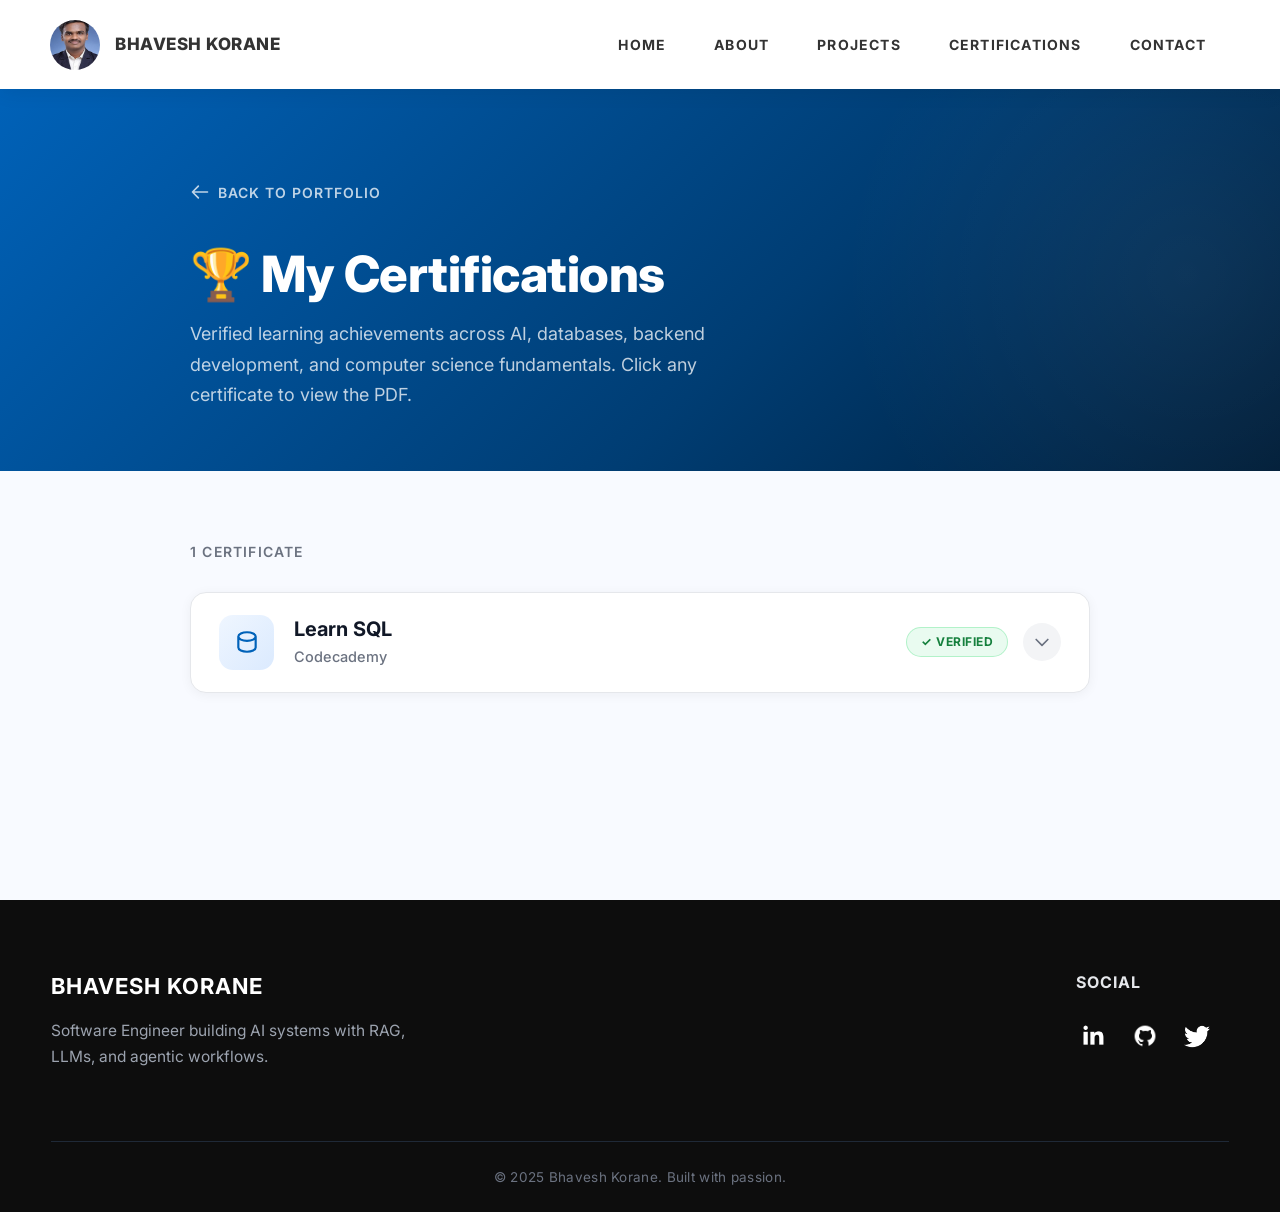
==== certifications.html @ 235f68e6 "testing testing" ====
<!DOCTYPE html>
<html lang="en">
<head>
  <meta charset="UTF-8" />
  <meta name="viewport" content="width=device-width, initial-scale=1.0" />
  <title>Certifications — Bhavesh Korane</title>
  <meta name="description" content="Verified certifications and learning achievements by Bhavesh Korane." />
  <link rel="stylesheet" href="css/style.css" />
  <link rel="stylesheet" href="css/index-modern.css" />
  <link rel="preconnect" href="https://fonts.googleapis.com" />
  <link rel="preconnect" href="https://fonts.gstatic.com" crossorigin />
  <link href="https://fonts.googleapis.com/css2?family=Inter:wght@300;400;500;600;700;800;900&display=swap" rel="stylesheet" />
</head>
<body>

  <!-- Header -->
  <header class="header">
    <div class="header__content">
      <div class="header__logo-container">
        <div class="header__logo-img-cont">
          <img src="./assets/png/bhavesh.png" alt="Bhavesh Korane" class="header__logo-img" />
        </div>
        <span class="header__logo-sub">Bhavesh Korane</span>
      </div>
      <div class="header__main">
        <ul class="header__links">
          <li class="header__link-wrapper"><a href="./index.html" class="header__link">Home</a></li>
          <li class="header__link-wrapper"><a href="./index.html#about" class="header__link">About</a></li>
          <li class="header__link-wrapper"><a href="./index.html#projects" class="header__link">Projects</a></li>
          <li class="header__link-wrapper"><a href="./index.html#certifications" class="header__link">Certifications</a></li>
          <li class="header__link-wrapper"><a href="./index.html#contact" class="header__link">Contact</a></li>
        </ul>
        <div class="header__main-ham-menu-cont">
          <img src="./assets/svg/ham-menu.svg" alt="hamburger menu" class="header__main-ham-menu" />
          <img src="./assets/svg/ham-menu-close.svg" alt="hamburger menu close" class="header__main-ham-menu-close d-none" />
        </div>
      </div>
    </div>
    <div class="header__sm-menu">
      <div class="header__sm-menu-content">
        <ul class="header__sm-menu-links">
          <li class="header__sm-menu-link"><a href="./index.html">Home</a></li>
          <li class="header__sm-menu-link"><a href="./index.html#about">About</a></li>
          <li class="header__sm-menu-link"><a href="./index.html#projects">Projects</a></li>
          <li class="header__sm-menu-link"><a href="./index.html#certifications">Certifications</a></li>
          <li class="header__sm-menu-link"><a href="./index.html#contact">Contact</a></li>
        </ul>
      </div>
    </div>
  </header>

  <div class="certs-page">

    <!-- Hero -->
    <div class="certs-page__hero">
      <div class="certs-page__hero-inner">
        <a href="./index.html#certifications" class="certs-page__back">
          <svg xmlns="http://www.w3.org/2000/svg" fill="none" viewBox="0 0 24 24" stroke="currentColor" stroke-width="2"><path stroke-linecap="round" stroke-linejoin="round" d="M10 19l-7-7m0 0l7-7m-7 7h18"/></svg>
          Back to Portfolio
        </a>
        <h1 class="certs-page__hero-title">🏆 My Certifications</h1>
        <p class="certs-page__hero-sub">Verified learning achievements across AI, databases, backend development, and computer science fundamentals. Click any certificate to view the PDF.</p>
      </div>
    </div>

    <!-- Cert List -->
    <div class="certs-list-section">
      <p class="certs-list-section__count">1 Certificate</p>

      <div class="certs-full-list">

        <!-- ===== CERT 1: Learn SQL ===== -->
        <div class="cert-entry" id="cert-learn-sql">
          <div class="cert-entry__header" onclick="toggleCert('cert-learn-sql')">
            <div class="cert-entry__icon">
              <svg xmlns="http://www.w3.org/2000/svg" fill="none" viewBox="0 0 24 24" stroke="currentColor" stroke-width="2">
                <path stroke-linecap="round" stroke-linejoin="round" d="M4 7v10c0 2.21 3.582 4 8 4s8-1.79 8-4V7M4 7c0 2.21 3.582 4 8 4s8-1.79 8-4M4 7c0-2.21 3.582-4 8-4s8 1.79 8 4" />
              </svg>
            </div>
            <div class="cert-entry__meta">
              <h2 class="cert-entry__name">Learn SQL</h2>
              <p class="cert-entry__issuer">Codecademy</p>
            </div>
            <div class="cert-entry__right">
              <span class="cert-entry__verified">✓ Verified</span>
              <button class="cert-entry__toggle" aria-label="Toggle certificate view">
                <svg xmlns="http://www.w3.org/2000/svg" fill="none" viewBox="0 0 24 24" stroke="currentColor" stroke-width="2"><path stroke-linecap="round" stroke-linejoin="round" d="M19 9l-7 7-7-7"/></svg>
              </button>
            </div>
          </div>
          <div class="cert-entry__pdf">
            <iframe src="./certifications/bhavesh_2705-Learn SQL.pdf" title="Learn SQL Certificate"></iframe>
            <div class="cert-entry__pdf-actions">
              <a href="./certifications/bhavesh_2705-Learn SQL.pdf" target="_blank" class="cert-entry__pdf-btn cert-entry__pdf-btn--primary">
                <svg xmlns="http://www.w3.org/2000/svg" fill="none" viewBox="0 0 24 24" stroke="currentColor" stroke-width="2"><path stroke-linecap="round" stroke-linejoin="round" d="M10 6H6a2 2 0 00-2 2v10a2 2 0 002 2h10a2 2 0 002-2v-4M14 4h6m0 0v6m0-6L10 14"/></svg>
                Open Full PDF
              </a>
            </div>
          </div>
        </div>

        <!-- ======================================================
             ADD MORE CERTIFICATES BELOW IN THE SAME FORMAT
             Copy the block above, change the id, name, issuer,
             and PDF src path for each new certificate.
             ====================================================== -->

      </div>
    </div>

  </div><!-- /certs-page -->

  <!-- Footer -->
  <footer class="main-footer">
    <div class="main-container">
      <div class="main-footer__upper">
        <div class="main-footer__row main-footer__row-1">
          <h2 class="heading heading-sm main-footer__heading-sm"><span>Social</span></h2>
          <div class="main-footer__social-cont">
            <a target="_blank" rel="noreferrer" href="https://www.linkedin.com/in/bhavesh-korane-1926b2226"><img class="main-footer__icon" src="./assets/png/linkedin-ico.png" alt="LinkedIn" /></a>
            <a target="_blank" rel="noreferrer" href="https://github.com/Bhavesh-008"><img class="main-footer__icon" src="./assets/png/github-ico.png" alt="GitHub" /></a>
            <a target="_blank" rel="noreferrer" href="https://twitter.com/Bhaveshk_008"><img class="main-footer__icon" src="./assets/png/twitter-ico.png" alt="Twitter" /></a>
          </div>
        </div>
        <div class="main-footer__row main-footer__row-2">
          <h4 class="heading heading-sm text-lt">Bhavesh Korane</h4>
          <p class="main-footer__short-desc">Software Engineer building AI systems with RAG, LLMs, and agentic workflows.</p>
        </div>
      </div>
      <div class="main-footer__lower">&copy; 2025 Bhavesh Korane. Built with passion.</div>
    </div>
  </footer>

  <script src="./index.js"></script>
  <script>
    function toggleCert(id) {
      const entry = document.getElementById(id);
      entry.classList.toggle('open');
    }
  </script>
</body>
</html>
---- css/style.css ----
/*
0 - 600px:      Phone
600 - 900px:    Tablet portrait
900 - 1200px:   Tablet landscape
[1200 - 1800] is where our normal styles apply
1800px + :      Big desktop
$breakpoint arguement choices:
- phone
- tab-port
- tab-land
- big-desktop

Inside media queries 1em is always 16px i.e 1em = 16px at every screen size only inside media queries
*/
*,
*::after,
*::before {
  margin: 0;
  padding: 0;
  box-sizing: inherit;
  font-family: inherit; }

html {
  font-size: 62.5%;
  scroll-behavior: smooth; }
  @media only screen and (max-width: 75em) {
    html {
      font-size: 59%; } }
  @media only screen and (max-width: 56.25em) {
    html {
      font-size: 56%; } }
  @media only screen and (min-width: 112.5em) {
    html {
      font-size: 65%; } }

body {
  box-sizing: border-box;
  position: relative;
  line-height: 1.5;
  font-family: sans-serif;
  overflow-x: hidden;
  overflow-y: scroll;
  font-family: 'Source Sans Pro', sans-serif; }

a {
  text-decoration: none;
  color: inherit; }

li {
  list-style: none; }

input:focus,
button:focus,
a:focus,
textarea:focus {
  outline: none; }

button {
  border: none;
  cursor: pointer; }

textarea {
  resize: none; }

.heading-primary {
  font-size: 6rem;
  text-transform: uppercase;
  letter-spacing: 3px;
  text-align: center; }
  @media only screen and (max-width: 37.5em) {
    .heading-primary {
      font-size: 4.5rem; } }

.heading-sec__mb-bg {
  margin-bottom: 11rem; }
  @media only screen and (max-width: 56.25em) {
    .heading-sec__mb-bg {
      margin-bottom: 8rem; } }

.heading-sec__mb-med {
  margin-bottom: 9rem; }
  @media only screen and (max-width: 56.25em) {
    .heading-sec__mb-med {
      margin-bottom: 8rem; } }

.heading-sec__main {
  display: block;
  font-size: 4rem;
  text-transform: uppercase;
  letter-spacing: 1px;
  letter-spacing: 3px;
  text-align: center;
  margin-bottom: 3.5rem;
  position: relative; }
  .heading-sec__main--lt {
    color: #fff; }
    .heading-sec__main--lt::after {
      content: '';
      background: #fff !important; }
  .heading-sec__main::after {
    content: '';
    position: absolute;
    top: calc(100% + 1.5rem);
    height: 5px;
    width: 3rem;
    background: #0062b9;
    left: 50%;
    transform: translateX(-50%);
    border-radius: 5px; }
    @media only screen and (max-width: 37.5em) {
      .heading-sec__main::after {
        top: calc(100% + 1.2rem); } }

.heading-sec__sub {
  display: block;
  text-align: center;
  color: #777;
  font-size: 2rem;
  font-weight: 500;
  max-width: 80rem;
  margin: auto;
  line-height: 1.6; }
  @media only screen and (max-width: 37.5em) {
    .heading-sec__sub {
      font-size: 1.8rem; } }
  .heading-sec__sub--lt {
    color: #eee; }

.heading-sm {
  font-size: 2.2rem;
  text-transform: uppercase;
  letter-spacing: 1px; }

.main-container {
  max-width: 120rem;
  margin: auto;
  width: 92%; }

.btn {
  background: #fff;
  color: #333;
  text-transform: uppercase;
  letter-spacing: 2px;
  display: inline-block;
  font-weight: 700;
  border-radius: 5px;
  box-shadow: 0 5px 15px 0 rgba(0, 0, 0, 0.15);
  transition: transform .3s; }
  .btn:hover {
    transform: translateY(-3px); }
  .btn--bg {
    padding: 1.5rem 8rem;
    font-size: 2rem; }
  .btn--med {
    padding: 1.5rem 5rem;
    font-size: 1.6rem; }
  .btn--theme {
    background: #0062b9;
    color: #fff; }
  .btn--theme-inv {
    color: #0062b9;
    background: #fff;
    border: 2px solid #0062b9;
    box-shadow: none;
    padding: calc(1.5rem - 2px) calc(5rem - 2px); }

.sec-pad {
  padding: 12rem 0; }
  @media only screen and (max-width: 56.25em) {
    .sec-pad {
      padding: 8rem 0; } }

.text-primary {
  color: #fff;
  font-size: 2.2rem;
  text-align: center;
  width: 100%;
  line-height: 1.6; }
  @media only screen and (max-width: 37.5em) {
    .text-primary {
      font-size: 2rem; } }

.d-none {
  display: none; }

.home-hero {
  color: #fff;
  background: linear-gradient(to right, rgba(0, 98, 185, 0.8), rgba(0, 98, 185, 0.8)), url(../../assets/svg/common-bg.svg);
  background-position: center;
  height: 100vh;
  min-height: 80rem;
  max-height: 120rem;
  position: relative; }
  @media only screen and (max-width: 37.5em) {
    .home-hero {
      height: unset;
      min-height: unset; } }
  .home-hero__socials {
    position: absolute;
    top: 50%;
    border: 2px solid #eee;
    border-left: 2px solid #eee;
    transform: translateY(-50%); }
    @media only screen and (max-width: 56.25em) {
      .home-hero__socials {
        display: none; } }
  .home-hero__mouse-scroll-cont {
    position: absolute;
    bottom: 3%;
    left: 50%;
    transform: translateX(-50%); }
    @media only screen and (max-width: 37.5em) {
      .home-hero__mouse-scroll-cont {
        display: none; } }
  .home-hero__social {
    width: 5rem; }
  .home-hero__social-icon-link {
    width: 100%;
    display: block;
    padding: 1.2rem;
    border-bottom: 2px solid #eee;
    transition: background .3s; }
    .home-hero__social-icon-link:hover {
      background: rgba(255, 255, 255, 0.1); }
    .home-hero__social-icon-link--bd-none {
      border-bottom: 0; }
  .home-hero__social-icon {
    width: 100%; }
  .home-hero__content {
    position: absolute;
    top: 50%;
    left: 50%;
    transform: translate(-50%, -50%);
    max-width: 90rem;
    width: 92%; }
    @media only screen and (max-width: 37.5em) {
      .home-hero__content {
        padding: 19rem 0 13rem 0;
        margin: auto;
        position: static;
        transform: translate(0, 0); } }
  .home-hero__info {
    margin: 3rem auto 0 auto;
    max-width: 80rem; }
  .home-hero__cta {
    margin-top: 5rem;
    text-align: center; }

.about {
  background: #fafafa; }
  .about__content {
    display: grid;
    grid-template-columns: 1fr 1fr;
    grid-gap: 10rem; }
    @media only screen and (max-width: 56.25em) {
      .about__content {
        grid-template-columns: 1fr;
        grid-gap: 8rem; } }
    .about__content-title {
      font-weight: 700;
      font-size: 2.8rem;
      margin-bottom: 3rem; }
      @media only screen and (max-width: 37.5em) {
        .about__content-title {
          font-size: 2.4rem; } }
    .about__content-details-para {
      font-size: 1.8rem;
      color: grey;
      max-width: 60rem;
      line-height: 1.7;
      margin-bottom: 1rem; }
      .about__content-details-para--hl {
        font-weight: 700;
        margin: 0 3px; }
      .about__content-details-para:last-child {
        margin-bottom: 4rem; }

.projects__row {
  display: grid;
  grid-template-columns: 1.5fr 1fr;
  grid-gap: 5rem;
  margin-bottom: 11rem; }
  @media only screen and (max-width: 56.25em) {
    .projects__row {
      grid-template-columns: 1fr;
      grid-gap: 2rem;
      margin-bottom: 8rem; } }
  @media only screen and (max-width: 56.25em) {
    .projects__row {
      text-align: center; } }
  .projects__row:last-child {
    margin-bottom: 0; }
  .projects__row-img-cont {
    overflow: hidden; }
  .projects__row-img {
    width: 100%;
    display: block;
    object-fit: cover; }
  .projects__row-content {
    padding: 2rem 0;
    display: flex;
    justify-content: center;
    flex-direction: column;
    align-items: flex-start; }
    @media only screen and (max-width: 56.25em) {
      .projects__row-content {
        align-items: center; } }
    .projects__row-content-title {
      font-weight: 700;
      font-size: 2.8rem;
      margin-bottom: 2rem; }
      @media only screen and (max-width: 37.5em) {
        .projects__row-content-title {
          font-size: 2.4rem; } }
    .projects__row-content-desc {
      font-size: 1.8rem;
      color: grey;
      max-width: 60rem;
      line-height: 1.7;
      margin-bottom: 3rem; }
      @media only screen and (max-width: 37.5em) {
        .projects__row-content-desc {
          font-size: 1.7rem; } }

.contact {
  background-color: #0062b9;
  
   }


#marksheet
{

  margin-left: 10px;
}
#certificates
{
  margin-left: 10px;
}
.project-cs-hero {
  color: #fff;
  background: linear-gradient(to right, rgba(0, 98, 185, 0.8), rgba(0, 98, 185, 0.8)), url(../../assets/svg/common-bg.svg);
  background-size: cover;
  background-position: center;
  position: relative; }
  @media only screen and (max-width: 37.5em) {
    .project-cs-hero {
      height: unset;
      min-height: unset; } }
  .project-cs-hero__content {
    padding: 25rem 0 17rem 0;
    max-width: 90rem;
    width: 92%;
    margin: auto; }
    @media only screen and (max-width: 37.5em) {
      .project-cs-hero__content {
        padding: 19rem 0 13rem 0;
        margin: auto;
        position: static;
        transform: translate(0, 0); } }
  .project-cs-hero__info {
    margin: 3rem auto 0 auto;
    max-width: 80rem; }
  .project-cs-hero__cta {
    margin-top: 5rem;
    text-align: center; }

.project-details__content {
  padding: 8rem 0;
  max-width: 90rem;
  margin: auto; }
  .project-details__content-title {
    font-weight: 700;
    font-size: 2.8rem;
    margin-bottom: 3rem; }
    @media only screen and (max-width: 37.5em) {
      .project-details__content-title {
        font-size: 2.4rem; } }

.project-details__showcase-img-cont {
  width: 100%;
  margin-bottom: 6rem; }

.project-details__showcase-img {
  width: 100%; }

.project-details__content-main {
  width: 100%;
  max-width: 70rem;
  margin: auto; }

.project-details__desc {
  margin: 0 0 7rem 0; }
  .project-details__desc-para {
    font-size: 1.8rem;
    line-height: 1.7;
    color: grey;
    margin-bottom: 2rem; }

.project-details__tools-used {
  margin: 0 0 7rem 0; }
  .project-details__tools-used-list {
    display: flex;
    flex-wrap: wrap; }
  .project-details__tools-used-item {
    padding: 1rem 2rem;
    margin-bottom: 1.5rem;
    margin-right: 1.5rem;
    font-size: 1.6rem;
    background: rgba(153, 153, 153, 0.2);
    border-radius: 5px;
    font-weight: 600;
    color: #777; }

.project-details__links {
  margin: 0 0; }
  .project-details__links-btn {
    margin-right: 2rem; }
    @media only screen and (max-width: 37.5em) {
      .project-details__links-btn {
        margin-right: 0;
        width: 70%;
        margin-bottom: 2rem;
        text-align: center; } }
    .project-details__links-btn:last-child {
      margin: 0; }
      @media only screen and (max-width: 37.5em) {
        .project-details__links-btn:last-child {
          margin: 0; } }

.header {
  position: fixed;
  width: 100%;
  z-index: 1000;
  background: #000;
  background: #fff;
  box-shadow: 0 10px 100px rgba(0, 0, 0, 0.1); }
  .header__content {
    display: flex;
    align-items: center;
    justify-content: space-between;
    padding: 1rem 5rem; }
    @media only screen and (max-width: 56.25em) {
      .header__content {
        padding: 0 2rem; } }
  .header__logo-container {
    display: flex;
    align-items: center;
    cursor: pointer;
    color: #333;
    transition: color .3s; }
    .header__logo-container:hover {
      color: #0062b9; }
  .header__logo-img-cont {
    width: 5rem;
    height: 5rem;
    border-radius: 50px;
    overflow: hidden;
    margin-right: 1.5rem;
    background: #0062b9; }
    @media only screen and (max-width: 56.25em) {
      .header__logo-img-cont {
        width: 4.5rem;
        height: 4.5rem;
        margin-right: 1.2rem; } }
  .header__logo-img {
    width: 100%;
    height: 100%;
    object-fit: cover;
    object-position: center;
    display: block; }
  .header__logo-sub {
    font-size: 1.8rem;
    text-transform: uppercase;
    font-weight: 700;
    letter-spacing: 1px; }
  .header__links {
    display: flex; }
    @media only screen and (max-width: 37.5em) {
      .header__links {
        display: none; } }
  .header__link {
    padding: 2.2rem 3rem;
    display: inline-block;
    font-size: 1.6rem;
    color: #333;
    text-transform: uppercase;
    letter-spacing: 1px;
    font-weight: 700;
    transition: color .3s; }
    .header__link:hover {
      color: #0062b9; }
    @media only screen and (max-width: 56.25em) {
      .header__link {
        padding: 3rem 1.8rem;
        font-size: 1.5rem; } }
  .header__main-ham-menu-cont {
    display: none;
    width: 3rem;
    padding: 2.2rem 0; }
    @media only screen and (max-width: 37.5em) {
      .header__main-ham-menu-cont {
        display: block; } }
  .header__main-ham-menu {
    width: 100%; }
  .header__main-ham-menu-close {
    width: 100%; }
  .header__sm-menu {
    background: #fff;
    position: absolute;
    width: 100%;
    top: 100%;
    visibility: hidden;
    opacity: 0;
    transition: all .3s;
    box-shadow: 0px 5px 5px 0px rgba(0, 0, 0, 0.1);
    -webkit-box-shadow: 0px 5px 5px 0px rgba(0, 0, 0, 0.1);
    -moz-box-shadow: 0px 5px 5px 0px rgba(0, 0, 0, 0.1); }
    .header__sm-menu--active {
      visibility: hidden;
      opacity: 0; }
      @media only screen and (max-width: 37.5em) {
        .header__sm-menu--active {
          visibility: visible;
          opacity: 1; } }
  .header__sm-menu-link a {
    display: block;
    text-decoration: none;
    padding: 2.5rem 3rem;
    font-size: 1.6rem;
    color: #333;
    text-align: right;
    border-bottom: 1px solid #eee;
    font-weight: 700;
    text-transform: uppercase;
    letter-spacing: 2px;
    transition: color .3s; }
    .header__sm-menu-link a:hover {
      color: #0062b9; }
  .header__sm-menu-link:first-child a {
    border-top: 1px solid #eee; }
  .header__sm-menu-link-last {
    border-bottom: 0; }

.main-footer {
  background: #000;
  color: #fff; }
  .main-footer__upper {
    display: flex;
    justify-content: space-between;
    padding: 8rem 0; }
    @media only screen and (max-width: 56.25em) {
      .main-footer__upper {
        padding: 6rem 0; } }
    @media only screen and (max-width: 37.5em) {
      .main-footer__upper {
        display: block; } }
  .main-footer__row-1 {
    order: 2; }
    @media only screen and (max-width: 56.25em) {
      .main-footer__row-1 {
        margin-bottom: 5rem; } }
  .main-footer__row-2 {
    width: 40%;
    order: 1;
    max-width: 50rem; }
    @media only screen and (max-width: 56.25em) {
      .main-footer__row-2 {
        width: 100%; } }
  .main-footer__short-desc {
    margin-top: 2rem;
    color: #eee;
    font-size: 1.5rem;
    line-height: 1.7; }
  .main-footer__social-cont {
    margin-top: 2rem; }
  .main-footer__icon {
    margin-right: 1rem;
    width: 2.5rem; }
    .main-footer__icon--mr-none {
      margin-right: 0; }
  .main-footer__lower {
    padding: 4rem 0;
    border-top: 1px solid #444;
    color: #eee;
    font-size: 1.2rem;
    text-align: left;
    text-align: center; }
    .main-footer__lower a {
      text-decoration: underline;
      font-weight: bold;
      margin-left: 2px; }
    @media only screen and (max-width: 56.25em) {
      .main-footer__lower {
        padding: 3.5rem 0; } }

.skills {
  display: flex;
  flex-wrap: wrap; }
  .skills__skill {
    padding: 1rem 2rem;
    margin-bottom: 1.5rem;
    margin-right: 1.5rem;
    font-size: 1.6rem;
    background: rgba(153, 153, 153, 0.2);
    border-radius: 5px;
    font-weight: 600;
    color: #777; }

.mouse {
  width: 25px;
  height: 40px;
  border: 2px solid #eee;
  border-radius: 60px;
  position: relative;
  overflow: hidden; }
  .mouse::before {
    content: '';
    width: 5px;
    height: 5px;
    position: absolute;
    top: 7px;
    left: 50%;
    transform: translateX(-50%);
    background-color: #eee;
    border-radius: 50%;
    opacity: 1;
    animation: wheel 1.3s infinite;
    -webkit-animation: wheel 1.3s infinite; }


@keyframes wheel {
  to {
    opacity: 0;
    top: 27px; } }

@-webkit-keyframes wheel {
  to {
    opacity: 0;
    top: 27px; } }
    .pdf-container {
      width: 100%;
      max-width: 800px; /* Adjust this value based on your design */
      margin: 0 auto;
  }

  .pdf-object {
      width: 100%;
      height: 600px; /* Set an initial height for the PDF container */
  }

  @media only screen and (max-width: 600px) {
      .pdf-object {
          height: 300px; /* Adjust the height for mobile devices */
      }
  }


  
.about__content-subtitle {
  font-size: 1.15rem;
  font-weight: 600;
  margin-top: 1rem;
  color: #222;
}

.skills__group {
  display: flex;
  flex-wrap: wrap;
  gap: 0.7rem;
  margin-top: 0.5rem;
}

.skills__skill {
  background-color: #f3f3f3;
  padding: 8px 14px;
  border-radius: 8px;
  font-weight: 500;
  transition: all 0.2s ease-in-out;
}

.skills__skill:hover {
  background-color: #dbeafe; /* light blue hover */
  transform: translateY(-2px);
}

/* ========================================
   PROJECT DETAIL PAGES
   ======================================== */

.project-page {
  padding-top: 8rem;
}

/* --- Hero Section --- */
.project-hero {
  background: linear-gradient(135deg, #0062b9 0%, #003d73 50%, #001d38 100%);
  color: #fff;
  padding: 10rem 0 6rem 0;
  position: relative;
  overflow: hidden;
}

.project-hero::before {
  content: '';
  position: absolute;
  top: -50%;
  right: -30%;
  width: 80rem;
  height: 80rem;
  background: radial-gradient(circle, rgba(255,255,255,0.05) 0%, transparent 70%);
  border-radius: 50%;
}

.project-hero::after {
  content: '';
  position: absolute;
  bottom: -40%;
  left: -20%;
  width: 60rem;
  height: 60rem;
  background: radial-gradient(circle, rgba(255,255,255,0.03) 0%, transparent 70%);
  border-radius: 50%;
}

.project-hero__content {
  max-width: 90rem;
  width: 92%;
  margin: auto;
  position: relative;
  z-index: 1;
}

.project-hero__back {
  display: inline-flex;
  align-items: center;
  gap: 0.8rem;
  color: rgba(255,255,255,0.8);
  font-size: 1.5rem;
  font-weight: 600;
  text-transform: uppercase;
  letter-spacing: 1.5px;
  margin-bottom: 3rem;
  transition: all 0.3s;
  text-decoration: none;
}

.project-hero__back:hover {
  color: #fff;
  transform: translateX(-5px);
}

.project-hero__back svg {
  width: 2rem;
  height: 2rem;
  transition: transform 0.3s;
}

.project-hero__back:hover svg {
  transform: translateX(-3px);
}

.project-hero__badge {
  display: inline-block;
  background: rgba(255,255,255,0.15);
  backdrop-filter: blur(10px);
  padding: 0.6rem 1.8rem;
  border-radius: 50px;
  font-size: 1.3rem;
  font-weight: 600;
  letter-spacing: 1.5px;
  text-transform: uppercase;
  margin-bottom: 2rem;
  border: 1px solid rgba(255,255,255,0.2);
}

.project-hero__title {
  font-size: 5rem;
  font-weight: 900;
  line-height: 1.2;
  margin-bottom: 2rem;
  text-transform: none;
  letter-spacing: -0.5px;
}

@media only screen and (max-width: 37.5em) {
  .project-hero__title {
    font-size: 3.2rem;
  }
}

.project-hero__subtitle {
  font-size: 2rem;
  color: rgba(255,255,255,0.85);
  line-height: 1.7;
  max-width: 70rem;
}

.project-hero__meta {
  display: flex;
  gap: 3rem;
  margin-top: 3rem;
  flex-wrap: wrap;
}

.project-hero__meta-item {
  display: flex;
  align-items: center;
  gap: 0.8rem;
  font-size: 1.4rem;
  color: rgba(255,255,255,0.7);
  font-weight: 500;
}

.project-hero__meta-item svg {
  width: 1.8rem;
  height: 1.8rem;
  opacity: 0.7;
}

/* --- Project Content Section --- */
.project-content {
  padding: 8rem 0;
  background: #fafafa;
}

.project-content__inner {
  max-width: 100rem;
  width: 92%;
  margin: auto;
}

/* --- Image Gallery --- */
.project-gallery {
  margin-bottom: 6rem;
}

.project-gallery__main {
  width: 100%;
  border-radius: 12px;
  overflow: hidden;
  box-shadow: 0 20px 60px rgba(0,0,0,0.12);
  margin-bottom: 2rem;
  position: relative;
}

.project-gallery__main img {
  width: 100%;
  display: block;
  transition: transform 0.5s ease;
}

.project-gallery__main:hover img {
  transform: scale(1.02);
}

.project-gallery__thumbs {
  display: grid;
  grid-template-columns: repeat(auto-fill, minmax(15rem, 1fr));
  gap: 1.5rem;
}

.project-gallery__thumb {
  border-radius: 8px;
  overflow: hidden;
  cursor: pointer;
  box-shadow: 0 4px 15px rgba(0,0,0,0.08);
  transition: all 0.3s;
  border: 3px solid transparent;
}

.project-gallery__thumb:hover,
.project-gallery__thumb--active {
  border-color: #0062b9;
  transform: translateY(-3px);
  box-shadow: 0 8px 25px rgba(0,98,185,0.2);
}

.project-gallery__thumb img {
  width: 100%;
  height: 10rem;
  object-fit: cover;
  display: block;
}

/* --- Section Titles --- */
.project-section-title {
  font-size: 2.8rem;
  font-weight: 700;
  color: #222;
  margin-bottom: 2.5rem;
  position: relative;
  padding-bottom: 1.5rem;
}

.project-section-title::after {
  content: '';
  position: absolute;
  bottom: 0;
  left: 0;
  width: 5rem;
  height: 4px;
  background: linear-gradient(90deg, #0062b9, #0090ff);
  border-radius: 2px;
}

/* --- Description --- */
.project-description {
  margin-bottom: 6rem;
}

.project-description__text {
  font-size: 1.8rem;
  line-height: 1.8;
  color: #555;
  margin-bottom: 2rem;
  max-width: 80rem;
}

/* --- Tech Stack --- */
.project-tech {
  margin-bottom: 6rem;
}

.project-tech__list {
  display: flex;
  flex-wrap: wrap;
  gap: 1.2rem;
}

.project-tech__item {
  display: inline-flex;
  align-items: center;
  gap: 0.6rem;
  padding: 1rem 2rem;
  background: #fff;
  border: 1px solid #e2e8f0;
  border-radius: 50px;
  font-size: 1.5rem;
  font-weight: 600;
  color: #334155;
  transition: all 0.3s;
  box-shadow: 0 2px 8px rgba(0,0,0,0.04);
}

.project-tech__item:hover {
  background: #0062b9;
  color: #fff;
  border-color: #0062b9;
  transform: translateY(-2px);
  box-shadow: 0 6px 20px rgba(0,98,185,0.25);
}

.project-tech__item svg {
  width: 1.6rem;
  height: 1.6rem;
}

/* --- Features --- */
.project-features {
  margin-bottom: 6rem;
}

.project-features__grid {
  display: grid;
  grid-template-columns: repeat(auto-fill, minmax(28rem, 1fr));
  gap: 2.5rem;
}

.project-feature-card {
  background: #fff;
  border-radius: 12px;
  padding: 3rem;
  box-shadow: 0 4px 20px rgba(0,0,0,0.06);
  transition: all 0.3s;
  border: 1px solid #f0f0f0;
  position: relative;
  overflow: hidden;
}

.project-feature-card::before {
  content: '';
  position: absolute;
  top: 0;
  left: 0;
  width: 100%;
  height: 4px;
  background: linear-gradient(90deg, #0062b9, #0090ff);
  transform: scaleX(0);
  transform-origin: left;
  transition: transform 0.3s;
}

.project-feature-card:hover {
  transform: translateY(-5px);
  box-shadow: 0 12px 40px rgba(0,0,0,0.1);
}

.project-feature-card:hover::before {
  transform: scaleX(1);
}

.project-feature-card__icon {
  width: 5rem;
  height: 5rem;
  background: linear-gradient(135deg, #e8f0fe, #d4e4fd);
  border-radius: 12px;
  display: flex;
  align-items: center;
  justify-content: center;
  margin-bottom: 2rem;
}

.project-feature-card__icon svg {
  width: 2.4rem;
  height: 2.4rem;
  color: #0062b9;
}

.project-feature-card__title {
  font-size: 1.9rem;
  font-weight: 700;
  color: #222;
  margin-bottom: 1rem;
}

.project-feature-card__desc {
  font-size: 1.5rem;
  color: #666;
  line-height: 1.7;
}

/* --- Architecture / How It Works --- */
.project-architecture {
  margin-bottom: 6rem;
}

.project-architecture__diagram {
  background: #fff;
  border-radius: 12px;
  padding: 4rem;
  box-shadow: 0 4px 20px rgba(0,0,0,0.06);
  border: 1px solid #f0f0f0;
}

.project-architecture__steps {
  display: flex;
  flex-direction: column;
  gap: 2.5rem;
}

.project-architecture__step {
  display: flex;
  align-items: flex-start;
  gap: 2rem;
}

.project-architecture__step-number {
  min-width: 4rem;
  height: 4rem;
  background: linear-gradient(135deg, #0062b9, #0090ff);
  border-radius: 50%;
  display: flex;
  align-items: center;
  justify-content: center;
  color: #fff;
  font-size: 1.6rem;
  font-weight: 700;
  flex-shrink: 0;
}

.project-architecture__step-content {
  flex: 1;
}

.project-architecture__step-title {
  font-size: 1.8rem;
  font-weight: 700;
  color: #222;
  margin-bottom: 0.5rem;
}

.project-architecture__step-desc {
  font-size: 1.5rem;
  color: #666;
  line-height: 1.6;
}

/* --- Links Section --- */
.project-links {
  margin-bottom: 2rem;
}

.project-links__buttons {
  display: flex;
  gap: 2rem;
  flex-wrap: wrap;
}

.project-links__btn {
  display: inline-flex;
  align-items: center;
  gap: 1rem;
  padding: 1.5rem 3.5rem;
  border-radius: 8px;
  font-size: 1.6rem;
  font-weight: 700;
  text-transform: uppercase;
  letter-spacing: 1.5px;
  transition: all 0.3s;
  text-decoration: none;
}

.project-links__btn--primary {
  background: #0062b9;
  color: #fff;
  box-shadow: 0 4px 15px rgba(0,98,185,0.3);
}

.project-links__btn--primary:hover {
  background: #004d94;
  transform: translateY(-3px);
  box-shadow: 0 8px 25px rgba(0,98,185,0.4);
}

.project-links__btn--secondary {
  background: #fff;
  color: #0062b9;
  border: 2px solid #0062b9;
}

.project-links__btn--secondary:hover {
  background: #0062b9;
  color: #fff;
  transform: translateY(-3px);
}

.project-links__btn svg {
  width: 2rem;
  height: 2rem;
}

/* --- Animations --- */
.fade-in {
  opacity: 0;
  transform: translateY(20px);
  transition: opacity 0.6s ease, transform 0.6s ease;
}

.fade-in.visible {
  opacity: 1;
  transform: translateY(0);
}

/* --- Responsive --- */
@media only screen and (max-width: 56.25em) {
  .project-hero {
    padding: 8rem 0 4rem 0;
  }

  .project-hero__meta {
    gap: 2rem;
  }

  .project-features__grid {
    grid-template-columns: 1fr;
  }

  .project-gallery__thumbs {
    grid-template-columns: repeat(auto-fill, minmax(10rem, 1fr));
  }
}

@media only screen and (max-width: 37.5em) {
  .project-hero {
    padding: 6rem 0 3rem 0;
  }

  .project-hero__subtitle {
    font-size: 1.7rem;
  }

  .project-content {
    padding: 5rem 0;
  }

  .project-links__buttons {
    flex-direction: column;
  }

  .project-links__btn {
    text-align: center;
    justify-content: center;
  }

  .project-architecture__step {
    flex-direction: column;
    gap: 1rem;
  }
}

/* Gallery lightbox */
.project-gallery__main--clickable {
  cursor: zoom-in;
}

/* Status badge variants */
.project-hero__badge--progress {
  background: rgba(255, 193, 7, 0.2);
  border-color: rgba(255, 193, 7, 0.4);
  color: #ffd54f;
}

.project-hero__badge--complete {
  background: rgba(76, 175, 80, 0.2);
  border-color: rgba(76, 175, 80, 0.4);
  color: #81c784;
}

.project-hero__badge--academic {
  background: rgba(156, 39, 176, 0.2);
  border-color: rgba(156, 39, 176, 0.4);
  color: #ce93d8;
}
---- css/index-modern.css ----
/* ============================================================
   INDEX-MODERN.CSS — Premium modern styles for the portfolio
   ============================================================ */

/* ---- FONTS ---- */
body {
  font-family: 'Inter', 'Source Sans Pro', sans-serif;
}

/* ============================================================
   HEADER — UX polish
   ============================================================ */
.header {
  z-index: 1000;
  box-shadow: 0 2px 20px rgba(0, 0, 0, 0.08);
}

/* Larger, more readable nav links */
.header__link {
  font-size: 1.4rem;
  padding: 2.4rem 2.4rem;
  letter-spacing: 1.2px;
  transition: color 0.25s;
}

.header__link:hover,
.header__link--active {
  color: #0062b9 !important;
}

/* Logo text slightly bolder */
.header__logo-sub {
  font-size: 1.7rem;
  font-weight: 800;
  letter-spacing: 0.5px;
}

/* Logo img — smooth hover tint */
.header__logo-img {
  transition: filter 0.3s;
}
.header__logo-container:hover .header__logo-img {
  filter: brightness(1.1);
}

/* Mobile hamburger — larger touch target */
.header__main-ham-menu-cont {
  width: 4rem;
  padding: 1.8rem 0.5rem;
  cursor: pointer;
}

/* Mobile menu links — bigger tap targets */
.header__sm-menu-link a {
  padding: 2rem 2.5rem;
  font-size: 1.5rem;
}

/* ============================================================
   HERO SECTION
   ============================================================ */
.hero {
  min-height: 100vh;
  background: linear-gradient(135deg, #0a0f1e 0%, #0d1a3a 40%, #0a2060 70%, #001d50 100%);
  position: relative;
  display: flex;
  align-items: center;
  justify-content: center;
  overflow: hidden;
  padding-top: 8rem;
}

.hero__bg {
  position: absolute;
  inset: 0;
  background:
    radial-gradient(ellipse at 20% 50%, rgba(0, 98, 185, 0.25) 0%, transparent 60%),
    radial-gradient(ellipse at 80% 20%, rgba(0, 144, 255, 0.15) 0%, transparent 50%),
    radial-gradient(ellipse at 60% 80%, rgba(99, 0, 185, 0.1) 0%, transparent 50%);
}

/* Floating particles */
.hero__particles {
  position: absolute;
  inset: 0;
  pointer-events: none;
}

.hero__particles span {
  position: absolute;
  background: rgba(255, 255, 255, 0.25);
  border-radius: 50%;
  animation: float-particle 8s infinite ease-in-out;
}

.hero__particles span:nth-child(1)  { width:4px; height:4px; left: 10%; top: 20%; animation-delay: 0s;   animation-duration: 7s; }
.hero__particles span:nth-child(2)  { width:6px; height:6px; left: 25%; top: 70%; animation-delay: 1s;   animation-duration: 9s; }
.hero__particles span:nth-child(3)  { width:4px; height:4px; left: 50%; top: 15%; animation-delay: 2s;   animation-duration: 8s; }
.hero__particles span:nth-child(4)  { width:3px; height:3px; left: 75%; top: 60%; animation-delay: 0.5s; animation-duration: 10s; }
.hero__particles span:nth-child(5)  { width:4px; height:4px; left: 85%; top: 30%; animation-delay: 3s;   animation-duration: 6s; }
.hero__particles span:nth-child(6)  { width:5px; height:5px; left: 5%;  top: 80%; animation-delay: 1.5s; animation-duration: 11s; }
.hero__particles span:nth-child(7)  { width:4px; height:4px; left: 40%; top: 85%; animation-delay: 4s;   animation-duration: 8s; }
.hero__particles span:nth-child(8)  { width:3px; height:3px; left: 60%; top: 40%; animation-delay: 2.5s; animation-duration: 9s; }
.hero__particles span:nth-child(9)  { width:4px; height:4px; left: 90%; top: 75%; animation-delay: 0.8s; animation-duration: 7s; }
.hero__particles span:nth-child(10) { width:2px; height:2px; left: 30%; top: 45%; animation-delay: 5s;   animation-duration: 12s; }

@keyframes float-particle {
  0%, 100% { transform: translateY(0) scale(1); opacity: 0.3; }
  50% { transform: translateY(-30px) scale(1.5); opacity: 0.8; }
}

.hero__content {
  position: relative;
  z-index: 2;
  text-align: center;
  max-width: 90rem;
  width: 92%;
  margin: auto;
  color: #fff;
  padding: 6rem 0 4rem;
}

/* Status pill */
.hero__eyebrow {
  display: inline-flex;
  align-items: center;
  gap: 0.8rem;
  background: rgba(255, 255, 255, 0.08);
  backdrop-filter: blur(10px);
  border: 1px solid rgba(255, 255, 255, 0.15);
  padding: 0.9rem 2rem;
  border-radius: 50px;
  font-size: 1.4rem;
  font-weight: 600;
  color: rgba(255, 255, 255, 0.85);
  margin-bottom: 3rem;
  letter-spacing: 0.5px;
}

.hero__status-dot {
  width: 0.9rem;
  height: 0.9rem;
  background: #4ade80;
  border-radius: 50%;
  display: inline-block;
  flex-shrink: 0;
  animation: pulse-dot 2s infinite;
}

@keyframes pulse-dot {
  0%, 100% { box-shadow: 0 0 0 0 rgba(74, 222, 128, 0.5); }
  50%       { box-shadow: 0 0 0 7px rgba(74, 222, 128, 0); }
}

/* Main heading */
.hero__title {
  font-size: 6.5rem;
  font-weight: 800;
  line-height: 1.15;
  margin-bottom: 2.5rem;
  letter-spacing: -1.5px;
  text-transform: none;
}

@media only screen and (max-width: 75em) {
  .hero__title { font-size: 5.5rem; }
}
@media only screen and (max-width: 56.25em) {
  .hero__title { font-size: 4.4rem; letter-spacing: -0.8px; }
}
@media only screen and (max-width: 37.5em) {
  .hero__title { font-size: 3.2rem; letter-spacing: -0.5px; }
}

/* Gradient name */
.hero__name {
  background: linear-gradient(135deg, #60a5fa 0%, #a78bfa 50%, #f472b6 100%);
  -webkit-background-clip: text;
  -webkit-text-fill-color: transparent;
  background-clip: text;
}

/* Subtitle */
.hero__subtitle {
  font-size: 2rem;
  line-height: 1.8;
  color: rgba(255, 255, 255, 0.72);
  max-width: 72rem;
  margin: 0 auto 4rem;
  font-weight: 400;
}

.hero__subtitle strong {
  color: rgba(255, 255, 255, 0.95);
  font-weight: 600;
}

@media only screen and (max-width: 56.25em) {
  .hero__subtitle { font-size: 1.8rem; }
}
@media only screen and (max-width: 37.5em) {
  .hero__subtitle { font-size: 1.6rem; margin-bottom: 3rem; }
}

/* CTA Buttons */
.hero__cta-group {
  display: flex;
  gap: 1.6rem;
  justify-content: center;
  flex-wrap: wrap;
  margin-bottom: 3.5rem;
}

.hero__btn {
  display: inline-flex;
  align-items: center;
  justify-content: center;
  min-height: 5rem;           /* accessible touch target */
  min-width: 16rem;
  padding: 1.4rem 3.5rem;
  border-radius: 50px;
  font-size: 1.55rem;
  font-weight: 700;
  letter-spacing: 0.8px;
  text-transform: uppercase;
  transition: all 0.3s ease;
  text-decoration: none;
  cursor: pointer;
}

.hero__btn--primary {
  background: linear-gradient(135deg, #0062b9, #0090ff);
  color: #fff !important;
  box-shadow: 0 8px 30px rgba(0, 98, 185, 0.4);
}

.hero__btn--primary:hover {
  transform: translateY(-3px);
  box-shadow: 0 14px 42px rgba(0, 98, 185, 0.55);
  color: #fff !important;
}

.hero__btn--secondary {
  background: rgba(255, 255, 255, 0.1);
  color: #fff !important;
  border: 1.5px solid rgba(255, 255, 255, 0.3);
  backdrop-filter: blur(10px);
}

.hero__btn--secondary:hover {
  background: rgba(255, 255, 255, 0.2);
  transform: translateY(-3px);
  color: #fff !important;
}

/* Tech tags row */
.hero__tags {
  display: flex;
  gap: 1rem;
  justify-content: center;
  flex-wrap: wrap;
}

.hero__tag {
  background: rgba(255, 255, 255, 0.07);
  border: 1px solid rgba(255, 255, 255, 0.14);
  border-radius: 50px;
  padding: 0.6rem 1.6rem;
  font-size: 1.35rem;
  color: rgba(255, 255, 255, 0.7);
  font-weight: 500;
  letter-spacing: 0.3px;
  transition: all 0.2s;
}

.hero__tag:hover {
  background: rgba(255, 255, 255, 0.14);
  color: rgba(255, 255, 255, 0.95);
}

/* Social icons sidebar (using existing .home-hero__social styles) */
.hero__socials {
  position: absolute;
  top: 50%;
  left: 0;
  border: 2px solid rgba(255,255,255,0.15);
  border-left: none;
  transform: translateY(-50%);
  z-index: 2;
}

/* Each social icon link — min touch target 44px */
.home-hero__social-icon-link {
  min-width: 5rem;
  min-height: 5rem;
  display: flex;
  align-items: center;
  justify-content: center;
  padding: 1.3rem;
  border-bottom: 1px solid rgba(255,255,255,0.12);
  transition: background 0.3s;
}

.home-hero__social-icon-link:hover {
  background: rgba(255, 255, 255, 0.12) !important;
}

.home-hero__social-icon-link--bd-none {
  border-bottom: none;
}

.home-hero__social-icon {
  width: 2.2rem;
  height: 2.2rem;
  display: block;
  object-fit: contain;
}

@media only screen and (max-width: 56.25em) {
  .hero__socials { display: none; }
}


/* ============================================================
   ABOUT SECTION
   ============================================================ */
.about {
  background: #f8faff;
}

.about__content-title {
  font-size: 2.6rem;
  font-weight: 700;
  color: #111827;
  margin-bottom: 2.5rem;
}

.about__content-details-para {
  font-size: 1.7rem;
  color: #4b5563;
  line-height: 1.8;
  margin-bottom: 1.5rem;
  max-width: 60rem;
}

.about__content-details-para a {
  color: #0062b9;
  text-decoration: underline;
  text-underline-offset: 3px;
}

.about__content-details-para a:hover {
  color: #004d94 !important;
}

/* Contact Me button in about */
.about .btn--theme {
  margin-top: 1rem;
  min-height: 4.8rem;
  min-width: 15rem;
  display: inline-flex;
  align-items: center;
  justify-content: center;
  font-size: 1.5rem;
}

/* Skills subtitle */
.about__content-subtitle {
  font-size: 1.25rem;
  font-weight: 700;
  margin-top: 2rem;
  margin-bottom: 1rem;
  color: #0062b9;
  text-transform: uppercase;
  letter-spacing: 1.2px;
}

/* Skills pills */
.skills__skill {
  background: #eff6ff;
  color: #1d4ed8;
  border: 1px solid #bfdbfe;
  padding: 0.7rem 1.5rem;
  border-radius: 50px;
  font-size: 1.35rem;
  font-weight: 600;
  cursor: default;
  transition: all 0.25s;
}

.skills__skill:hover {
  background: #0062b9;
  color: #fff !important;
  border-color: #0062b9;
  transform: translateY(-2px);
  box-shadow: 0 5px 15px rgba(0, 98, 185, 0.3);
}

/* ============================================================
   PROJECTS SECTION
   ============================================================ */
.projects-modern {
  padding: 12rem 0;
  background: #ffffff;
}

@media only screen and (max-width: 56.25em) {
  .projects-modern { padding: 8rem 0; }
}

/* 2-column grid for AI projects */
.proj-grid {
  display: grid;
  grid-template-columns: repeat(2, 1fr);
  gap: 2.8rem;
  margin-bottom: 8rem;
}

@media only screen and (max-width: 56.25em) {
  .proj-grid { grid-template-columns: 1fr; gap: 2.4rem; }
}

/* 3-column for academic */
.proj-grid--academic {
  grid-template-columns: repeat(3, 1fr);
  gap: 2.4rem;
  margin-bottom: 0;
}

@media only screen and (max-width: 75em) {
  .proj-grid--academic { grid-template-columns: repeat(2, 1fr); }
}

@media only screen and (max-width: 37.5em) {
  .proj-grid--academic { grid-template-columns: 1fr; }
}

/* --- Project Card --- */
.proj-card {
  background: #fff;
  border-radius: 18px;
  overflow: hidden;
  box-shadow: 0 2px 16px rgba(0, 0, 0, 0.06);
  border: 1px solid #e5e7eb;
  transition: transform 0.35s ease, box-shadow 0.35s ease, border-color 0.35s ease;
  display: flex;
  flex-direction: column;
}

.proj-card:hover {
  transform: translateY(-8px);
  box-shadow: 0 20px 50px rgba(0, 98, 185, 0.13);
  border-color: #bfdbfe;
}

.proj-card--academic {
  border-top: 4px solid #7c3aed;
}

.proj-card--academic:hover {
  box-shadow: 0 20px 50px rgba(124, 58, 237, 0.11);
  border-color: #ddd6fe;
}

/* Image Wrap */
.proj-card__img-wrap {
  position: relative;
  overflow: hidden;
  height: 22rem;
  background: #0f1f40;  /* fallback while image loads */
}

.proj-card__img {
  width: 100%;
  height: 100%;
  object-fit: cover;
  display: block;
  transition: transform 0.5s ease;
}

.proj-card:hover .proj-card__img {
  transform: scale(1.06);
}

/* Hover overlay */
.proj-card__overlay {
  position: absolute;
  inset: 0;
  background: rgba(0, 20, 60, 0.72);
  display: flex;
  align-items: center;
  justify-content: center;
  opacity: 0;
  transition: opacity 0.3s ease;
  backdrop-filter: blur(4px);
}

.proj-card:hover .proj-card__overlay {
  opacity: 1;
}

.proj-card__overlay-btn {
  color: #fff !important;
  border: 2px solid rgba(255,255,255,0.8);
  padding: 1.2rem 2.8rem;
  border-radius: 50px;
  font-size: 1.55rem;
  font-weight: 700;
  letter-spacing: 0.5px;
  text-decoration: none;
  min-height: 4.8rem;  /* touch target */
  display: inline-flex;
  align-items: center;
  transition: all 0.2s;
}

.proj-card__overlay-btn:hover {
  background: #fff;
  color: #0062b9 !important;
}

/* Badge */
.proj-card__badge {
  position: absolute;
  top: 1.4rem;
  right: 1.4rem;
  padding: 0.5rem 1.2rem;
  border-radius: 50px;
  font-size: 1.1rem;
  font-weight: 700;
  letter-spacing: 0.5px;
  text-transform: uppercase;
  backdrop-filter: blur(4px);
}

.proj-card__badge--progress {
  background: rgba(251, 191, 36, 0.92);
  color: #78350f;
}

.proj-card__badge--done {
  background: rgba(74, 222, 128, 0.92);
  color: #14532d;
}

.proj-card__badge--academic {
  background: rgba(167, 139, 250, 0.92);
  color: #3b0764;
}

/* Card Body */
.proj-card__body {
  padding: 2.6rem 2.6rem 2.4rem;
  display: flex;
  flex-direction: column;
  flex: 1;
  gap: 0;
}

.proj-card__title {
  font-size: 2rem;
  font-weight: 700;
  color: #111827;
  margin-bottom: 1.2rem;
  line-height: 1.35;
  letter-spacing: -0.2px;
}

.proj-card__desc {
  font-size: 1.5rem;
  color: #6b7280;
  line-height: 1.75;
  margin-bottom: 2rem;
  flex: 1;
}

/* Tech tags */
.proj-card__tags {
  display: flex;
  flex-wrap: wrap;
  gap: 0.7rem;
  margin-bottom: 2.2rem;
}

.proj-card__tags span {
  background: #eff6ff;
  color: #1d4ed8;
  padding: 0.45rem 1.1rem;
  border-radius: 50px;
  font-size: 1.2rem;
  font-weight: 600;
  letter-spacing: 0.2px;
  border: 1px solid #dbeafe;
}

.proj-card--academic .proj-card__tags span {
  background: #f5f1ff;
  color: #6d28d9;
  border-color: #e9d5ff;
}

/* View More button — minimum 44px touch height */
.proj-card__btn {
  display: inline-flex;
  align-items: center;
  justify-content: center;
  align-self: flex-start;
  min-height: 4.4rem;
  min-width: 14rem;
  background: #0062b9;
  color: #fff !important;
  padding: 1rem 2.2rem;
  border-radius: 8px;
  font-size: 1.45rem;
  font-weight: 700;
  text-decoration: none;
  letter-spacing: 0.4px;
  transition: all 0.3s;
  gap: 0.4rem;
}

.proj-card__btn:hover {
  background: #004d94;
  transform: translateX(4px);
  color: #fff !important;
  box-shadow: 0 4px 14px rgba(0,98,185,0.3);
}

.proj-card--academic .proj-card__btn {
  background: #7c3aed;
}

.proj-card--academic .proj-card__btn:hover {
  background: #6d28d9;
  color: #fff !important;
  box-shadow: 0 4px 14px rgba(124,58,237,0.3);
}

/* ---- Academic Divider ---- */
.academic-divider {
  display: flex;
  align-items: center;
  gap: 2rem;
  margin-bottom: 1.8rem;
}

.academic-divider__line {
  flex: 1;
  height: 1px;
  background: linear-gradient(90deg, transparent, #d1d5db, transparent);
}

.academic-divider__label {
  font-size: 1.7rem;
  font-weight: 700;
  color: #6b7280;
  white-space: nowrap;
  letter-spacing: 0.5px;
  padding: 0 0.5rem;
}

.academic-divider__sub {
  text-align: center;
  font-size: 1.55rem;
  color: #9ca3af;
  margin-bottom: 4rem;
  max-width: 60rem;
  margin-left: auto;
  margin-right: auto;
  line-height: 1.6;
}

/* ============================================================
   CONTACT SECTION
   ============================================================ */
.contact {
  background: linear-gradient(135deg, #0062b9 0%, #00399e 100%) !important;
  padding: 8rem 0 !important;
}

.contact .heading-sec__sub--lt {
  font-size: 1.9rem;
}

/* Resume open button */
.contact .btn--med {
  min-height: 4.8rem;
  min-width: 18rem;
  display: inline-flex;
  align-items: center;
  justify-content: center;
  font-size: 1.5rem;
}

/* PDF iframe — responsive */
.contact iframe {
  border-radius: 12px;
  box-shadow: 0 10px 40px rgba(0,0,0,0.25);
}

@media only screen and (max-width: 56.25em) {
  .contact iframe {
    width: 96% !important;
    height: 500px !important;
  }
}

@media only screen and (max-width: 37.5em) {
  .contact iframe {
    height: 360px !important;
  }
}

/* ============================================================
   FOOTER
   ============================================================ */
.main-footer {
  background: #0d0d0d;
}

.main-footer__upper {
  padding: 7rem 0;
}

/* Footer social icons — min 44px touch target */
.main-footer__social-cont a {
  display: inline-flex;
  align-items: center;
  justify-content: center;
  min-width: 4.4rem;
  min-height: 4.4rem;
  border-radius: 8px;
  transition: background 0.25s;
  margin-right: 0.5rem;
}

.main-footer__social-cont a:hover {
  background: rgba(255,255,255,0.08);
}

.main-footer__icon {
  width: 2.6rem;
  height: 2.6rem;
  object-fit: contain;
  display: block;
}

.main-footer__icon--mr-none {
  margin-right: 0;
}

.main-footer__short-desc {
  font-size: 1.55rem;
  color: #9ca3af;
  line-height: 1.7;
  margin-top: 1.5rem;
  max-width: 38rem;
}

.main-footer__heading-sm {
  color: #e5e7eb;
  font-size: 1.6rem;
  margin-bottom: 0.5rem;
}

/* Footer bottom strip */
.main-footer__lower {
  padding: 2.5rem 0;
  border-top: 1px solid #1f2937;
  font-size: 1.35rem;
  color: #6b7280;
  text-align: center;
  letter-spacing: 0.3px;
}

/* ============================================================
   GLOBAL BUTTON BASE — accessible sizes
   ============================================================ */
.btn {
  min-height: 4.6rem;
  display: inline-flex;
  align-items: center;
  justify-content: center;
}

/* ============================================================
   SCROLL ANIMATIONS (JS adds .visible)
   ============================================================ */
.visible {
  opacity: 1 !important;
  transform: translateY(0) !important;
}

/* ============================================================
   PROJECT DETAIL PAGE — UX fixes
   ============================================================ */

/* Back button — larger touch area */
.project-hero__back {
  min-height: 4.4rem;
  display: inline-flex;
  align-items: center;
  font-size: 1.4rem;
  gap: 0.8rem;
  color: rgba(255,255,255,0.8) !important;
}

.project-hero__back:hover {
  color: #fff !important;
  transform: translateX(-5px);
}

/* Links buttons on detail pages */
.project-links__btn {
  min-height: 5rem;
  display: inline-flex;
  align-items: center;
  font-size: 1.5rem;
}

.project-links__btn--primary {
  color: #fff !important;
}

.project-links__btn--primary:hover {
  color: #fff !important;
}

.project-links__btn--secondary {
  color: #0062b9 !important;
}

.project-links__btn--secondary:hover {
  color: #fff !important;
}

/* Tech pills on detail pages */
.project-tech__item {
  min-height: 4rem;
  font-size: 1.5rem;
}

/* Feature cards — readable text */
.project-feature-card__title {
  font-size: 1.85rem;
}

.project-feature-card__desc {
  font-size: 1.5rem;
  line-height: 1.75;
}

/* Section titles readable at all sizes */
.project-section-title {
  font-size: 2.6rem;
  letter-spacing: -0.3px;
}

/* Architecture steps */
.project-architecture__step-title {
  font-size: 1.75rem;
}

.project-architecture__step-desc {
  font-size: 1.5rem;
  line-height: 1.65;
  color: #555;
}

/* Hero title responsive */
.project-hero__title {
  font-size: 4.8rem;
  line-height: 1.2;
}

@media only screen and (max-width: 56.25em) {
  .project-hero__title { font-size: 3.6rem; }
}

@media only screen and (max-width: 37.5em) {
  .project-hero__title { font-size: 2.8rem; }
  .project-links__buttons { flex-direction: column; }
  .project-links__btn { width: 100%; justify-content: center; }
}

/* ============================================================
   A11Y — Focus outlines (keyboard nav)
   ============================================================ */
a:focus-visible,
button:focus-visible {
  outline: 3px solid #60a5fa;
  outline-offset: 3px;
  border-radius: 4px;
}

/* ============================================================
   CERTIFICATIONS SECTION
   ============================================================ */
.certs-section {
  padding: 12rem 0;
  background: #f8faff;
}
@media only screen and (max-width: 56.25em) {
  .certs-section { padding: 8rem 0; }
}
.certs-preview {
  display: flex;
  flex-direction: column;
  gap: 1.6rem;
  max-width: 80rem;
  margin: 0 auto 4rem;
}
.cert-item {
  display: flex;
  align-items: center;
  gap: 2rem;
  background: #fff;
  border-radius: 14px;
  padding: 2rem 2.5rem;
  border: 1px solid #e5e7eb;
  box-shadow: 0 2px 12px rgba(0,0,0,0.05);
  transition: all 0.3s ease;
}
.cert-item:hover {
  transform: translateY(-3px);
  box-shadow: 0 10px 30px rgba(0,98,185,0.1);
  border-color: #bfdbfe;
}
.cert-item__icon {
  flex-shrink: 0;
  width: 5rem;
  height: 5rem;
  background: linear-gradient(135deg, #eff6ff, #dbeafe);
  border-radius: 12px;
  display: flex;
  align-items: center;
  justify-content: center;
  color: #0062b9;
}
.cert-item__icon svg { width: 2.4rem; height: 2.4rem; }
.cert-item__info { flex: 1; }
.cert-item__name { font-size: 1.8rem; font-weight: 700; color: #111827; margin-bottom: 0.3rem; }
.cert-item__issuer { font-size: 1.4rem; color: #6b7280; font-weight: 500; }
.cert-item__badge {
  flex-shrink: 0;
  background: rgba(74,222,128,0.15);
  color: #15803d;
  border: 1px solid rgba(74,222,128,0.4);
  padding: 0.4rem 1.2rem;
  border-radius: 50px;
  font-size: 1.2rem;
  font-weight: 700;
  text-transform: uppercase;
  letter-spacing: 0.5px;
}
.certs-cta { text-align: center; }
.certs-btn {
  display: inline-flex;
  align-items: center;
  gap: 1rem;
  background: #0062b9;
  color: #fff;
  padding: 1.5rem 3.5rem;
  border-radius: 50px;
  font-size: 1.6rem;
  font-weight: 700;
  text-decoration: none;
  min-height: 5rem;
  transition: all 0.3s;
  box-shadow: 0 6px 24px rgba(0,98,185,0.3);
}
.certs-btn svg { width: 2rem; height: 2rem; }
.certs-btn:hover { background: #004d94; transform: translateY(-3px); box-shadow: 0 12px 36px rgba(0,98,185,0.4); color: #fff; }
@media only screen and (max-width: 37.5em) {
  .cert-item { flex-wrap: wrap; gap: 1.2rem; padding: 1.8rem; }
  .certs-btn { width: 100%; justify-content: center; }
}

/* ============================================================
   CERTIFICATIONS PAGE (certifications.html)
   ============================================================ */
.certs-page {
  padding-top: 8rem;
  min-height: 100vh;
  background: #f8faff;
}

.certs-page__hero {
  background: linear-gradient(135deg, #0062b9 0%, #003d73 60%, #001d38 100%);
  padding: 9rem 0 6rem;
  color: #fff;
  position: relative;
  overflow: hidden;
}

.certs-page__hero::before {
  content: '';
  position: absolute;
  top: -40%;
  right: -20%;
  width: 70rem;
  height: 70rem;
  background: radial-gradient(circle, rgba(255,255,255,0.05) 0%, transparent 70%);
  border-radius: 50%;
}

.certs-page__hero-inner {
  max-width: 90rem;
  width: 92%;
  margin: auto;
  position: relative;
  z-index: 1;
}

.certs-page__back {
  display: inline-flex;
  align-items: center;
  gap: 0.8rem;
  color: rgba(255,255,255,0.75) !important;
  font-size: 1.4rem;
  font-weight: 600;
  letter-spacing: 1px;
  text-transform: uppercase;
  text-decoration: none;
  margin-bottom: 3rem;
  transition: all 0.3s;
  min-height: 4.4rem;
}

.certs-page__back:hover { color: #fff !important; transform: translateX(-5px); }
.certs-page__back svg { width: 2rem; height: 2rem; }

.certs-page__hero-title {
  font-size: 5rem;
  font-weight: 800;
  margin-bottom: 1.5rem;
  line-height: 1.2;
  letter-spacing: -0.5px;
}

@media only screen and (max-width: 37.5em) {
  .certs-page__hero-title { font-size: 3rem; }
}

.certs-page__hero-sub {
  font-size: 1.8rem;
  color: rgba(255,255,255,0.75);
  max-width: 55rem;
  line-height: 1.7;
}

/* Cert full list */
.certs-list-section {
  max-width: 90rem;
  width: 92%;
  margin: auto;
  padding: 7rem 0 10rem;
}

.certs-list-section__count {
  font-size: 1.4rem;
  font-weight: 600;
  color: #6b7280;
  text-transform: uppercase;
  letter-spacing: 1.2px;
  margin-bottom: 3rem;
}

.certs-full-list {
  display: flex;
  flex-direction: column;
  gap: 2rem;
}

/* Single expandable cert entry */
.cert-entry {
  background: #fff;
  border-radius: 16px;
  border: 1px solid #e5e7eb;
  box-shadow: 0 2px 12px rgba(0,0,0,0.05);
  overflow: hidden;
  transition: box-shadow 0.3s, transform 0.3s;
}

.cert-entry:hover {
  transform: translateY(-3px);
  box-shadow: 0 12px 36px rgba(0,98,185,0.1);
  border-color: #bfdbfe;
}

.cert-entry__header {
  display: flex;
  align-items: center;
  gap: 2rem;
  padding: 2.2rem 2.8rem;
  cursor: pointer;
  user-select: none;
}

.cert-entry__icon {
  flex-shrink: 0;
  width: 5.5rem;
  height: 5.5rem;
  background: linear-gradient(135deg, #eff6ff, #dbeafe);
  border-radius: 14px;
  display: flex;
  align-items: center;
  justify-content: center;
  color: #0062b9;
}

.cert-entry__icon svg { width: 2.6rem; height: 2.6rem; }
.cert-entry__meta { flex: 1; }

.cert-entry__name {
  font-size: 2rem;
  font-weight: 700;
  color: #111827;
  margin-bottom: 0.4rem;
  line-height: 1.3;
}

.cert-entry__issuer {
  font-size: 1.45rem;
  color: #6b7280;
  font-weight: 500;
}

.cert-entry__right {
  display: flex;
  align-items: center;
  gap: 1.5rem;
  flex-shrink: 0;
}

.cert-entry__verified {
  background: rgba(74,222,128,0.12);
  color: #15803d;
  border: 1px solid rgba(74,222,128,0.35);
  padding: 0.5rem 1.4rem;
  border-radius: 50px;
  font-size: 1.2rem;
  font-weight: 700;
  text-transform: uppercase;
  letter-spacing: 0.5px;
}

.cert-entry__toggle {
  background: #f3f4f6;
  border: none;
  width: 3.8rem;
  height: 3.8rem;
  border-radius: 50%;
  display: flex;
  align-items: center;
  justify-content: center;
  cursor: pointer;
  color: #6b7280;
  transition: all 0.3s;
  flex-shrink: 0;
}

.cert-entry__toggle:hover { background: #0062b9; color: #fff; }
.cert-entry__toggle svg { width: 2rem; height: 2rem; transition: transform 0.3s; }
.cert-entry.open .cert-entry__toggle svg { transform: rotate(180deg); }

.cert-entry__pdf {
  display: none;
  padding: 0 2.8rem 2.8rem;
}

.cert-entry.open .cert-entry__pdf { display: block; }

.cert-entry__pdf iframe {
  width: 100%;
  height: 700px;
  border: none;
  border-radius: 10px;
  box-shadow: 0 4px 20px rgba(0,0,0,0.1);
}

.cert-entry__pdf-actions {
  display: flex;
  gap: 1.5rem;
  margin-top: 1.8rem;
  flex-wrap: wrap;
}

.cert-entry__pdf-btn {
  display: inline-flex;
  align-items: center;
  gap: 0.8rem;
  padding: 1rem 2rem;
  border-radius: 8px;
  font-size: 1.4rem;
  font-weight: 700;
  text-decoration: none;
  min-height: 4.4rem;
  transition: all 0.3s;
}

.cert-entry__pdf-btn--primary { background: #0062b9; color: #fff !important; }
.cert-entry__pdf-btn--primary:hover { background: #004d94; color: #fff !important; }
.cert-entry__pdf-btn svg { width: 1.8rem; height: 1.8rem; }

@media only screen and (max-width: 56.25em) {
  .cert-entry__pdf iframe { height: 500px; }
}

@media only screen and (max-width: 37.5em) {
  .cert-entry__header { flex-wrap: wrap; gap: 1.2rem; padding: 1.8rem; }
  .cert-entry__pdf { padding: 0 1.6rem 1.6rem; }
  .cert-entry__pdf iframe { height: 360px; }
  .cert-entry__right { width: 100%; }
}
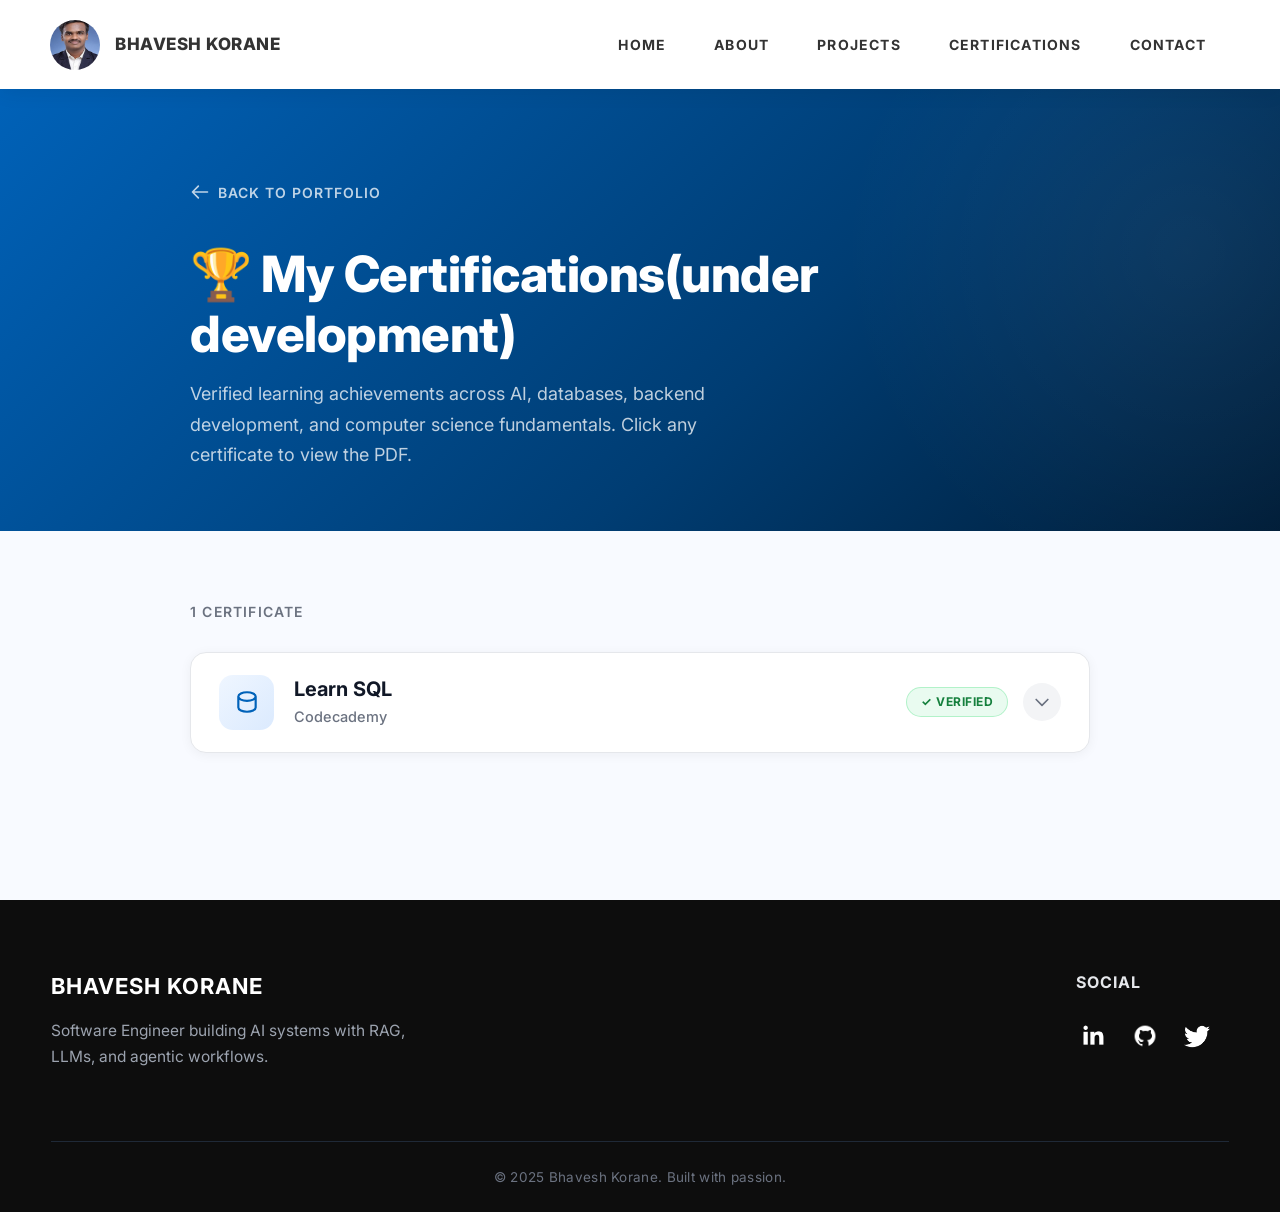
==== commit 29dc0d5f: "updated front-end" ====
--- a/certifications.html
+++ b/certifications.html
@@ -58,7 +58,7 @@
           <svg xmlns="http://www.w3.org/2000/svg" fill="none" viewBox="0 0 24 24" stroke="currentColor" stroke-width="2"><path stroke-linecap="round" stroke-linejoin="round" d="M10 19l-7-7m0 0l7-7m-7 7h18"/></svg>
           Back to Portfolio
         </a>
-        <h1 class="certs-page__hero-title">🏆 My Certifications</h1>
+        <h1 class="certs-page__hero-title">🏆 My Certifications(under development)</h1>
         <p class="certs-page__hero-sub">Verified learning achievements across AI, databases, backend development, and computer science fundamentals. Click any certificate to view the PDF.</p>
       </div>
     </div>
